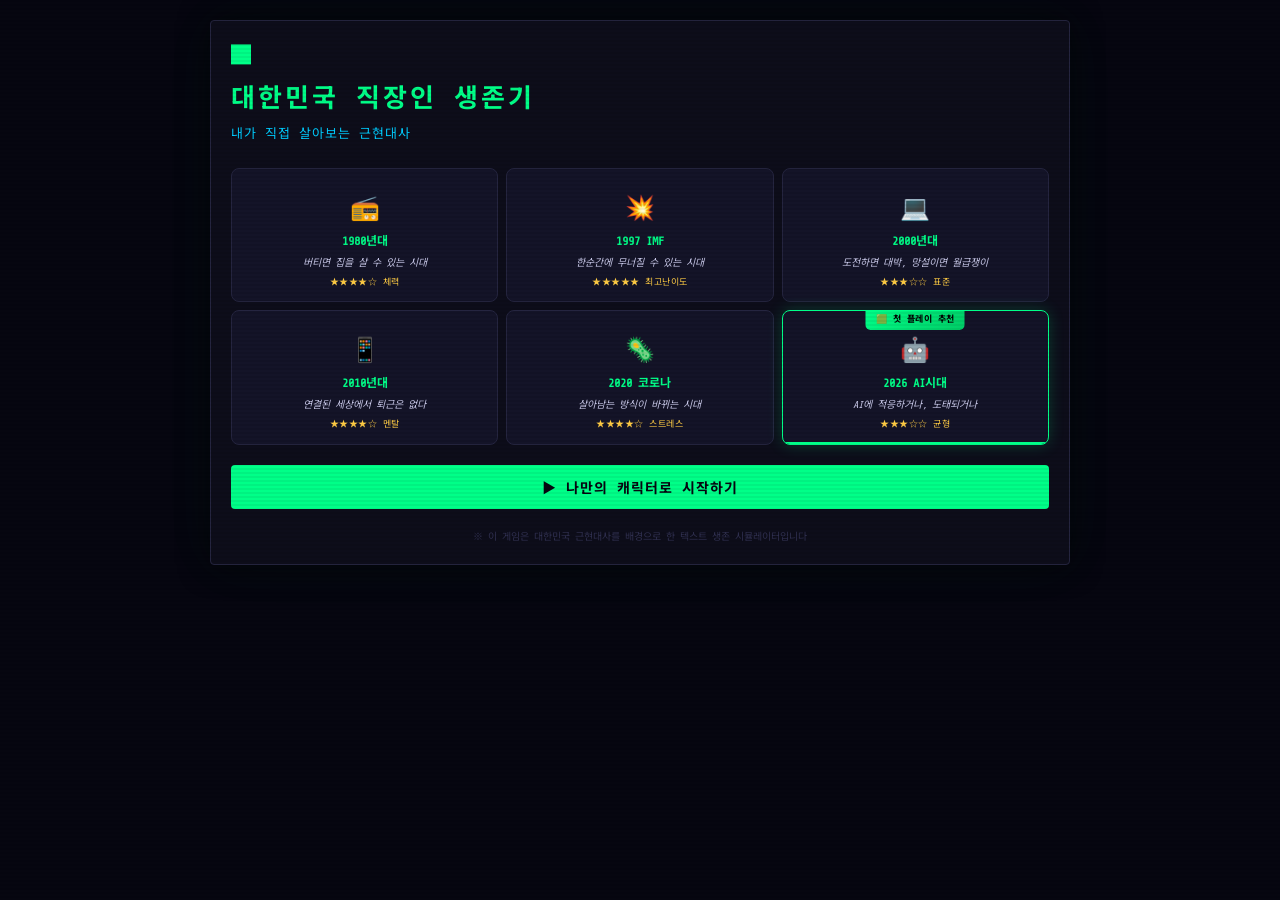
==== index.html @ e2c94dff "Initial commit: life simulator game" ====
<!DOCTYPE html>
<html lang="ko">
<head>
  <meta charset="UTF-8"/>
  <meta name="viewport" content="width=device-width,initial-scale=1.0"/>
  <title>대한민국 직장인 생존기</title>
  <link href="https://fonts.googleapis.com/css2?family=Share+Tech+Mono&family=Noto+Sans+KR:wght@300;400;700&display=swap" rel="stylesheet"/>
  <link rel="stylesheet" href="css/style.css"/>
</head>
<body class="era-2026">
<div id="app">

  <!-- ★ 타이틀 -->
  <div id="screen-title" class="screen active">
    <div class="center-wrap">
      <div class="terminal-box">
        <div class="blink-top">█</div>
        <div class="title-badge">대한민국 직장인 생존기</div>
        <div class="title-sub-main">내가 직접 살아보는 근현대사</div>

        <div class="title-era-grid">
          <div class="title-era-card" data-era="1980">
            <div class="tec-icon">📻</div>
            <div class="tec-year">1980년대</div>
            <div class="tec-fate">버티면 집을 살 수 있는 시대</div>
            <div class="tec-diff">★★★★☆ 체력</div>
          </div>
          <div class="title-era-card" data-era="1997">
            <div class="tec-icon">💥</div>
            <div class="tec-year">1997 IMF</div>
            <div class="tec-fate">한순간에 무너질 수 있는 시대</div>
            <div class="tec-diff">★★★★★ 최고난이도</div>
          </div>
          <div class="title-era-card" data-era="2000">
            <div class="tec-icon">💻</div>
            <div class="tec-year">2000년대</div>
            <div class="tec-fate">도전하면 대박, 망설이면 월급쟁이</div>
            <div class="tec-diff">★★★☆☆ 표준</div>
          </div>
          <div class="title-era-card" data-era="2010">
            <div class="tec-icon">📱</div>
            <div class="tec-year">2010년대</div>
            <div class="tec-fate">연결된 세상에서 퇴근은 없다</div>
            <div class="tec-diff">★★★★☆ 멘탈</div>
          </div>
          <div class="title-era-card" data-era="2020">
            <div class="tec-icon">🦠</div>
            <div class="tec-year">2020 코로나</div>
            <div class="tec-fate">살아남는 방식이 바뀌는 시대</div>
            <div class="tec-diff">★★★★☆ 스트레스</div>
          </div>
          <div class="title-era-card rec" data-era="2026">
            <div class="tec-rec-badge">🟩 첫 플레이 추천</div>
            <div class="tec-icon">🤖</div>
            <div class="tec-year">2026 AI시대</div>
            <div class="tec-fate">AI에 적응하거나, 도태되거나</div>
            <div class="tec-diff">★★★☆☆ 균형</div>
          </div>
        </div>

        <button class="btn-main" onclick="goToProfile()">▶ 나만의 캐릭터로 시작하기</button>
        <div class="title-footer">※ 이 게임은 대한민국 근현대사를 배경으로 한 텍스트 생존 시뮬레이터입니다</div>
      </div>
    </div>
  </div>

  <!-- ★ 프로필 입력 (나이 + 성별) -->
  <div id="screen-profile" class="screen">
    <div class="center-wrap">
      <div class="terminal-box">
        <div class="sec-header">[ 당신은 누구입니까? ]</div>

        <!-- 성별 선택 -->
        <div class="profile-section">
          <div class="profile-label">01. 성별을 선택하세요</div>
          <div class="gender-row">
            <button class="gender-btn" id="btn-male" onclick="selectGender('male')">
              <span class="gender-icon">👨</span>
              <span class="gender-txt">남성</span>
            </button>
            <button class="gender-btn" id="btn-female" onclick="selectGender('female')">
              <span class="gender-icon">👩</span>
              <span class="gender-txt">여성</span>
            </button>
          </div>
        </div>

        <!-- 나이 입력 -->
        <div class="profile-section">
          <div class="profile-label">02. 현재 나이를 입력하세요 <span class="profile-label-sub">(선택 — 비우면 직접 시대를 고릅니다)</span></div>
          <div class="age-input-wrap">
            <input type="number" id="age-input" class="age-input" min="15" max="80"
              placeholder="예) 25" oninput="onAgeInput(this.value)"
              onkeydown="if(event.key==='Enter'){ var ab=document.getElementById('btn-auto-era'); if(ab.style.display!=='none') confirmProfileAndAuto(); else confirmProfileAndPick(); }"/>
            <span class="age-unit">세</span>
          </div>
          <!-- 나이 입력 시 자동 추천 결과 -->
          <div id="age-recommend-box" class="age-recommend-box" style="display:none"></div>
        </div>

        <!-- 이름 입력 -->
        <div class="profile-section">
          <div class="profile-label">03. 이름 (닉네임) <span class="profile-label-sub">(선택)</span></div>
          <div class="age-input-wrap">
            <input type="text" id="name-input" class="age-input name-input" maxlength="8"
              placeholder="예) 김철수" style="width:160px"/>
          </div>
        </div>

        <!-- 액션 버튼 -->
        <div class="profile-actions">
          <button class="btn-main" id="btn-auto-era" onclick="confirmProfileAndAuto()" style="display:none">
            🎯 추천 시대로 바로 시작!
          </button>
          <button class="btn-sub" id="btn-pick-era" onclick="confirmProfileAndPick()">
            🗂 내가 시대를 직접 고를게요
          </button>
        </div>

        <div class="profile-back" onclick="showScreen('title')">← 타이틀로 돌아가기</div>
      </div>
    </div>
  </div>

  <!-- ★ 시대 선택 -->
  <div id="screen-era" class="screen">
    <div class="center-wrap">
      <div class="terminal-box">
        <div class="sec-header">[ 시대 선택 ]</div>
        <div class="era-select-intro">
          어느 시대를 살아가겠습니까?<br>
          <span style="font-size:11px;color:var(--dim)">선택 = 고민 = 몰입 — 당신의 인생이 달라집니다</span>
        </div>
        <div class="era-select-hint">👆 카드를 클릭하면 <strong>상세 정보</strong> &amp; <strong>예상 인생</strong>이 펼쳐집니다</div>
        <div id="era-list" class="era-select-list"></div>
      </div>
    </div>
  </div>

  <!-- ★ 캐릭터 생성 -->
  <div id="screen-create" class="screen">
    <div class="center-wrap">
      <div class="terminal-box">
        <div class="sec-header" id="create-era-badge">[ 캐릭터 생성 ]</div>
        <div id="create-log" class="game-log" style="max-height:52vh;flex:1;min-height:0;"></div>
        <div id="create-choices" class="choices-area" style="max-height:38vh;overflow-y:auto;"></div>
      </div>
    </div>
  </div>

  <!-- ★ 메인 게임 -->
  <div id="screen-game" class="screen">
    <div class="game-layout">

      <!-- 왼쪽: 메인 -->
      <div class="main-panel terminal-box">
        <div class="game-topbar">
          <span class="era-chip" id="game-era-chip">2026</span>
          <span class="loc-chip" id="game-loc">집 — 침실</span>
        </div>
        <div id="game-log" class="game-log"></div>
        <div id="game-choices" class="choices-area"></div>
      </div>

      <!-- 오른쪽: 사이드 -->
      <div class="side-col">

        <!-- 플레이어 정보 -->
        <div class="side-card side-player-card">
          <div id="side-player-info" class="side-player-info">👤 —</div>
          <div class="side-time" id="side-time">06:30</div>
          <div class="side-date" id="side-date">—</div>
        </div>

        <div class="side-card">
          <div class="side-card-title">[ 상태 ]</div>
          <div class="stat-row"><span class="stat-lbl">체력</span>
            <div class="bar-wrap"><div class="bar-fill bar-green" id="bar-stamina" style="width:100%"></div></div>
            <span class="stat-num" id="num-stamina">100</span></div>
          <div class="stat-row"><span class="stat-lbl">스트레스</span>
            <div class="bar-wrap"><div class="bar-fill bar-yellow" id="bar-stress" style="width:0%"></div></div>
            <span class="stat-num" id="num-stress">0</span></div>
          <div class="stat-row"><span class="stat-lbl">멘탈</span>
            <div class="bar-wrap"><div class="bar-fill bar-blue" id="bar-mental" style="width:100%"></div></div>
            <span class="stat-num" id="num-mental">100</span></div>
        </div>

        <div class="side-card">
          <div class="side-card-title">[ 재정 ]</div>
          <div class="money-line income"><span>수입</span><span id="s-income">0원</span></div>
          <div class="money-line expense"><span>지출</span><span id="s-expense">0원</span></div>
          <div class="money-line net"><span>순수익</span><span id="s-net">0원</span></div>
          <div class="money-line" style="margin-top:4px;color:var(--dim);font-size:10px">
            <span>이번달 물가</span><span id="s-era-price">—</span>
          </div>
        </div>

        <div class="side-card" id="side-family">
          <div class="side-card-title">[ 가족 ]</div>
          <div id="family-stats">
            <div style="color:var(--dim);font-size:11px">솔로</div>
          </div>
        </div>

        <div class="side-card">
          <div class="side-card-title">[ 집안일 ]</div>
          <div id="side-chores"><div style="color:var(--dim);font-size:11px">없음</div></div>
        </div>

        <div class="side-card" id="side-history" style="display:none">
          <div class="side-card-title" style="color:#ff4444">[ ⚡ 역사적 사건 ]</div>
          <div id="history-text" style="font-size:11px;color:#ffaa44;line-height:1.6"></div>
        </div>

      </div>
    </div>
  </div>

  <!-- ★ 엔딩 -->
  <div id="screen-ending" class="screen">
    <div class="center-wrap">
      <div class="terminal-box">
        <div class="sec-header">[ 인생 결산 ]</div>
        <div id="ending-log" class="game-log" style="max-height:28vh;"></div>
        <div id="ending-board" class="score-board"></div>
        <div style="margin-top:12px;display:flex;gap:8px;">
          <button class="btn-main" style="flex:1" onclick="resetGame()">↺ 다시 살아보기</button>
          <button class="btn-sub" style="flex:1" onclick="goToEraSelect()">⏱ 다른 시대 도전</button>
        </div>
      </div>
    </div>
  </div>

</div>
<script src="js/eras.js"></script>
<script src="js/events.js"></script>
<script src="js/game.js"></script>
</body>
</html>
---- css/style.css ----
/* =============================================
   대한민국 직장인 생존기 — 스타일 v3.0
   ============================================= */

:root {
  --bg:       #0a0a0f;
  --surface:  #111118;
  --surface2: #1a1a25;
  --border:   #2a2a40;
  --primary:  #00ff88;
  --accent:   #00ccff;
  --dim:      #4a4a6a;
  --text:     #d0d0e0;
  --bad:      #ff4444;
  --money:    #ffcc44;
  --history:  #ff8833;
  --family:   #ff6699;
  --inner:    #8888cc;
  --npc:      #88ddff;
}

/* ── 시대별 테마 ─────────────────────── */
.era-1980 {
  --bg:       #0f0800;
  --surface:  #1a1000;
  --surface2: #221500;
  --border:   #3a2800;
  --primary:  #ffcc00;
  --accent:   #ff8800;
  --dim:      #5a4000;
  --text:     #ffe0a0;
}
.era-1997 {
  --bg:       #0a0005;
  --surface:  #150008;
  --surface2: #1e0010;
  --border:   #350020;
  --primary:  #ff3366;
  --accent:   #ff6699;
  --dim:      #550020;
  --text:     #ffd0dd;
}
.era-2000 {
  --bg:       #000510;
  --surface:  #000a1e;
  --surface2: #001030;
  --border:   #002040;
  --primary:  #0099ff;
  --accent:   #00ddff;
  --dim:      #003060;
  --text:     #c0e8ff;
}
.era-2010 {
  --bg:       #050010;
  --surface:  #0a0018;
  --surface2: #110022;
  --border:   #220040;
  --primary:  #aa44ff;
  --accent:   #dd88ff;
  --dim:      #330055;
  --text:     #e0c8ff;
}
.era-2020 {
  --bg:       #000a05;
  --surface:  #001008;
  --surface2: #001a0d;
  --border:   #003018;
  --primary:  #00ff66;
  --accent:   #88ffaa;
  --dim:      #005020;
  --text:     #c0ffd8;
}
.era-2026 {
  --bg:       #060610;
  --surface:  #0d0d1a;
  --surface2: #141428;
  --border:   #252540;
  --primary:  #00ff88;
  --accent:   #00ccff;
  --dim:      #303050;
  --text:     #c8c8e8;
}

/* ── 전역 초기화 ─────────────────────── */
*, *::before, *::after { box-sizing: border-box; margin: 0; padding: 0; }

html, body {
  height: 100%;
  background: var(--bg);
  color: var(--text);
  font-family: 'Share Tech Mono', 'Noto Sans KR', monospace;
  font-size: 13px;
  line-height: 1.5;
  overflow: hidden;
}

/* CRT 스캔라인 */
body::after {
  content: '';
  position: fixed; inset: 0;
  background: repeating-linear-gradient(
    0deg,
    transparent,
    transparent 2px,
    rgba(0,0,0,.05) 2px,
    rgba(0,0,0,.05) 4px
  );
  pointer-events: none;
  z-index: 9999;
}

/* ── 화면 전환 ──────────────────────── */
#app { width: 100%; height: 100%; }

.screen {
  display: none;
  width: 100%;
  height: 100%;
  overflow-y: auto;
}
.screen.active { display: flex; flex-direction: column; }

/* ── 공통 컴포넌트 ───────────────────── */
.center-wrap {
  display: flex;
  align-items: flex-start;
  justify-content: center;
  padding: 20px 16px;
  min-height: 100%;
}

.terminal-box {
  background: var(--surface);
  border: 1px solid var(--border);
  border-radius: 4px;
  padding: 20px;
  width: 100%;
  max-width: 860px;
  box-shadow: 0 0 30px rgba(0,0,0,.6), 0 0 60px rgba(0,255,136,.04);
}

.sec-header {
  font-size: 16px;
  color: var(--primary);
  letter-spacing: 2px;
  margin-bottom: 16px;
  text-transform: uppercase;
  border-bottom: 1px solid var(--border);
  padding-bottom: 8px;
}

/* ── 타이틀 화면 ─────────────────────── */
.blink-top {
  color: var(--primary);
  font-size: 20px;
  animation: blink 1s infinite;
  margin-bottom: 8px;
}
@keyframes blink { 0%,100%{opacity:1} 50%{opacity:0} }

.title-badge {
  font-size: 26px;
  color: var(--primary);
  letter-spacing: 3px;
  margin-bottom: 6px;
  font-weight: 700;
}
.title-sub-main {
  font-size: 13px;
  color: var(--accent);
  letter-spacing: 1px;
  margin-bottom: 24px;
}
.title-footer {
  font-size: 10px;
  color: var(--dim);
  margin-top: 20px;
  text-align: center;
}

/* 타이틀 시대 카드 */
.era-preview-grid {
  display: grid;
  grid-template-columns: repeat(3, 1fr);
  gap: 10px;
  margin-bottom: 24px;
}
@media (max-width: 600px) {
  .era-preview-grid { grid-template-columns: repeat(2, 1fr); }
}
.era-card {
  background: var(--surface2);
  border: 1px solid var(--border);
  border-radius: 4px;
  padding: 12px 10px;
  text-align: center;
  transition: border-color .2s;
}
.era-card:hover { border-color: var(--primary); }
.era-card.highlight { border-color: var(--accent); }
.era-icon { font-size: 24px; margin-bottom: 4px; }
.era-year { font-size: 12px; color: var(--primary); font-weight: 700; }
.era-desc { font-size: 10px; color: var(--dim); margin-top: 4px; line-height: 1.6; }

/* 버튼 */
.btn-main {
  display: block;
  width: 100%;
  padding: 12px;
  background: var(--primary);
  color: var(--bg);
  border: none;
  border-radius: 4px;
  font-family: inherit;
  font-size: 14px;
  font-weight: 700;
  cursor: pointer;
  letter-spacing: 1px;
  transition: opacity .2s;
}
.btn-main:hover { opacity: .85; }

.btn-sub {
  display: block;
  width: 100%;
  padding: 12px;
  background: transparent;
  color: var(--primary);
  border: 1px solid var(--primary);
  border-radius: 4px;
  font-family: inherit;
  font-size: 14px;
  cursor: pointer;
  transition: background .2s;
}
.btn-sub:hover { background: rgba(0,255,136,.08); }

/* ── 타이틀 시대 카드 그리드 (개편) ─────── */
.title-era-grid {
  display: grid;
  grid-template-columns: repeat(3, 1fr);
  gap: 8px;
  margin-bottom: 20px;
}
@media (max-width: 600px) { .title-era-grid { grid-template-columns: repeat(2, 1fr); } }

.title-era-card {
  position: relative;
  background: var(--surface2);
  border: 1px solid var(--border);
  border-radius: 8px;
  padding: 14px 10px 12px;
  text-align: center;
  cursor: default;
  transition: border-color .2s, transform .15s, box-shadow .2s;
  overflow: hidden;
}
.title-era-card::after {
  content: '';
  position: absolute;
  bottom: 0; left: 0; right: 0;
  height: 2px;
  background: var(--primary);
  opacity: 0;
  transition: opacity .3s;
}
.title-era-card:hover::after { opacity: .5; }
.title-era-card.rec {
  border-color: var(--primary);
  box-shadow: 0 0 16px rgba(0,255,136,.2);
}
.title-era-card.rec::after { opacity: 1; animation: shimmer 2s infinite; }
@keyframes shimmer {
  0%   { background-position: -100% 0; }
  100% { background-position: 200% 0; }
}
.tec-rec-badge {
  position: absolute;
  top: -1px; left: 50%; transform: translateX(-50%);
  background: linear-gradient(135deg, var(--primary), #00cc66);
  color: #000;
  font-size: 9px;
  font-weight: 700;
  padding: 3px 10px;
  border-radius: 0 0 5px 5px;
  white-space: nowrap;
  letter-spacing: .5px;
}
.tec-icon  { font-size: 24px; margin: 8px 0 5px; }
.tec-year  { font-size: 12px; color: var(--primary); font-weight: 700; margin-bottom: 5px; }
.tec-fate  { font-size: 10px; color: var(--text); line-height: 1.6; margin-bottom: 5px; font-style: italic; }
.tec-diff  { font-size: 9px; color: var(--money); letter-spacing: .5px; }

/* ── 시대 선택 화면 ──────────────────── */
.era-select-intro {
  font-size: 13px;
  color: var(--text);
  margin-bottom: 16px;
  line-height: 2;
}

.era-select-list { display: flex; flex-direction: column; gap: 8px; }

/* ── 새 시대 카드 (클릭 프리뷰) ─────────── */
.esb-card {
  position: relative;
  background: var(--surface2);
  border: 1px solid var(--border);
  border-radius: 6px;
  padding: 14px 16px;
  cursor: pointer;
  font-family: inherit;
  color: var(--text);
  font-size: 12px;
  text-align: left;
  transition: border-color .2s, background .15s, box-shadow .2s;
}
.esb-card:hover {
  border-color: var(--primary);
  background: rgba(0,255,136,.03);
}
.esb-card.esb-recommend {
  border-color: var(--primary);
  box-shadow: 0 0 16px rgba(0,255,136,.12);
}
.esb-card.esb-active {
  border-color: var(--accent);
  background: rgba(0,204,255,.04);
  box-shadow: 0 0 20px rgba(0,204,255,.15);
}

/* 추천 뱃지 */
.esb-rec-badge {
  display: inline-flex;
  align-items: center;
  gap: 4px;
  background: linear-gradient(135deg, var(--primary), #00cc66);
  color: #000;
  font-size: 10px;
  font-weight: 700;
  padding: 4px 12px;
  border-radius: 4px;
  margin-bottom: 12px;
  letter-spacing: .5px;
  box-shadow: 0 2px 8px rgba(0,255,136,.3);
  animation: badgePulse 2.5s infinite;
}
@keyframes badgePulse {
  0%,100% { box-shadow: 0 2px 8px rgba(0,255,136,.3); }
  50%      { box-shadow: 0 2px 16px rgba(0,255,136,.6); }
}

/* 카드 상단 레이아웃 */
.esb-top {
  display: flex;
  align-items: flex-start;
  gap: 12px;
  margin-bottom: 8px;
}
.esb-icon { font-size: 30px; flex-shrink: 0; line-height: 1; margin-top: 2px; }
.esb-meta { flex: 1; }
.esb-year    { font-size: 16px; color: var(--primary); font-weight: 700; margin-bottom: 2px; }
.esb-title   { font-size: 12px; color: var(--accent); margin-bottom: 2px; }
.esb-tagline { font-size: 11px; color: var(--dim); }

/* 한 줄 운명 */
.esb-fate {
  font-size: 13px;
  color: var(--primary);
  font-weight: 700;
  padding: 8px 12px;
  background: rgba(0,255,136,.06);
  border-left: 3px solid var(--primary);
  border-radius: 0 6px 6px 0;
  margin-bottom: 10px;
  line-height: 1.6;
  letter-spacing: .2px;
  position: relative;
}
.esb-fate::before {
  content: '👉 ';
  font-size: 12px;
}

/* 난이도 + 경제 태그 행 */
.esb-info-row {
  display: flex;
  align-items: center;
  justify-content: space-between;
  flex-wrap: wrap;
  gap: 6px;
  margin-bottom: 6px;
  padding: 6px 8px;
  background: rgba(255,255,255,.02);
  border-radius: 4px;
  border: 1px solid var(--border);
}
/* 난이도 그리드 */
.esb-diff-grid {
  display: flex;
  align-items: center;
  gap: 8px;
  flex-wrap: wrap;
}
.esb-diff-row {
  display: inline-flex;
  align-items: center;
  gap: 3px;
  font-size: 11px;
}
.esb-diff-icon { font-size: 11px; }
.esb-diff-key  { color: var(--dim); font-size: 10px; min-width: 22px; }
.esb-diff-bar  { letter-spacing: 1px; font-size: 11px; }
.esb-diff-label-chip {
  font-size: 9px;
  font-weight: 700;
  padding: 2px 7px;
  border-radius: 10px;
  letter-spacing: .3px;
  border: 1px solid currentColor;
}
.esb-diff-label-chip.diff-hard   { color: #ff4444; background: rgba(255,68,68,.1); }
.esb-diff-label-chip.diff-medium { color: var(--money); background: rgba(255,204,68,.1); }
.esb-diff-label-chip.diff-easy   { color: #44ff88; background: rgba(68,255,136,.1); }

.esb-years { font-size: 10px; color: var(--dim); font-weight: 400; margin-left: 4px; }
.esb-econ-tags { display: flex; flex-wrap: wrap; gap: 4px; }

.era-econ-tag {
  background: rgba(0,255,136,.08);
  border: 1px solid rgba(0,255,136,.18);
  border-radius: 3px;
  padding: 1px 6px;
  font-size: 10px;
  color: var(--primary);
}

/* 클릭 힌트 */
.esb-click-hint {
  font-size: 10px;
  color: var(--dim);
  text-align: center;
  margin-top: 6px;
  letter-spacing: .5px;
  opacity: .7;
  transition: opacity .2s;
}
.esb-card:hover .esb-click-hint {
  opacity: 1;
  color: var(--accent);
}

/* 시작 버튼 */
.esb-start-btn {
  display: none;
  width: 100%;
  margin-top: 14px;
  padding: 12px;
  background: linear-gradient(135deg, var(--primary), var(--accent));
  color: #000;
  border: none;
  border-radius: 6px;
  font-family: inherit;
  font-size: 14px;
  font-weight: 700;
  cursor: pointer;
  letter-spacing: 1px;
  transition: opacity .15s, transform .1s;
  box-shadow: 0 4px 16px rgba(0,255,136,.25);
}
.esb-start-btn:hover { opacity: .9; transform: translateY(-1px); }
.esb-start-btn:active { transform: translateY(0); }
.esb-card.esb-active .esb-start-btn { display: block; }
.esb-card.esb-active .esb-click-hint { display: none; }

/* 프리뷰 영역 */
.esb-preview {
  overflow: hidden;
  max-height: 0;
  transition: max-height .4s ease;
}

.prev-divider {
  border-top: 1px dashed var(--border);
  margin: 12px 0 10px;
}
.prev-section-title {
  font-size: 12px;
  color: var(--accent);
  letter-spacing: 2px;
  font-weight: 700;
  margin-bottom: 12px;
  text-transform: uppercase;
}

/* 상황 라인 */
.prev-lines { margin-bottom: 14px; }
.prev-line {
  font-size: 13px;
  color: var(--text);
  line-height: 1.8;
  padding: 3px 0 3px 8px;
  border-left: 2px solid transparent;
}
.prev-line.prev-line-anim {
  animation: prevLineFadeIn .3s ease forwards;
  border-left-color: var(--primary);
  opacity: 0;
  animation-fill-mode: forwards;
}
@keyframes prevLineFadeIn {
  from { opacity: 0; transform: translateX(-6px); }
  to   { opacity: 1; transform: translateX(0); }
}
.prev-bullet {
  color: var(--primary);
  margin-right: 6px;
  font-size: 11px;
}

/* 인생 예측 블록 */
.prev-life-block {
  background: rgba(0,204,255,.04);
  border: 1px solid rgba(0,204,255,.15);
  border-radius: 6px;
  padding: 10px 12px;
  margin-bottom: 12px;
}
.prev-life-title {
  font-size: 11px;
  color: var(--primary);
  font-weight: 700;
  margin-bottom: 8px;
  letter-spacing: .5px;
}
.prev-lifes { }
.prev-life {
  font-size: 12px;
  color: var(--accent);
  line-height: 2;
  padding: 1px 0;
}
.prev-life.prev-life-anim {
  animation: prevLineFadeIn .3s ease forwards;
  opacity: 0;
  animation-fill-mode: forwards;
}

/* 경제 정보 & 설명 */
.prev-bottom {}
.prev-econ-row {
  display: flex;
  flex-wrap: wrap;
  gap: 5px;
  margin-bottom: 10px;
}
.prev-desc {
  font-size: 11px;
  color: var(--dim);
  line-height: 1.9;
  border-top: 1px solid var(--border);
  padding-top: 10px;
}

/* ── 캐릭터 생성 화면 ─────────────────── */
#screen-create .terminal-box {
  display: flex;
  flex-direction: column;
  height: calc(100vh - 40px);
  max-height: 800px;
}

.game-log {
  flex: 1;
  overflow-y: auto;
  padding: 4px 0;
  scrollbar-width: thin;
  scrollbar-color: var(--border) transparent;
}
.game-log::-webkit-scrollbar { width: 5px; }
.game-log::-webkit-scrollbar-track { background: transparent; }
.game-log::-webkit-scrollbar-thumb { background: var(--border); border-radius: 3px; }

.choices-area {
  flex-shrink: 0;
  padding-top: 12px;
  border-top: 1px solid var(--border);
  display: flex;
  flex-direction: column;
  gap: 6px;
  max-height: 45vh;
  overflow-y: auto;
}

.choice-grid {
  display: grid;
  grid-template-columns: repeat(2, 1fr);
  gap: 6px;
}
@media (max-width: 500px) { .choice-grid { grid-template-columns: 1fr; } }

.btn-choice {
  display: block;
  width: 100%;
  padding: 10px 12px;
  background: var(--surface2);
  color: var(--text);
  border: 1px solid var(--border);
  border-radius: 3px;
  font-family: inherit;
  font-size: 12px;
  text-align: left;
  cursor: pointer;
  line-height: 1.6;
  transition: border-color .15s, background .15s;
}
.btn-choice:hover { border-color: var(--primary); background: rgba(0,255,136,.05); }
.btn-choice:disabled { cursor: default; }
.btn-choice.t-bad     { border-left: 3px solid var(--bad); }
.btn-choice.t-money   { border-left: 3px solid var(--money); }
.btn-choice.t-family  { border-left: 3px solid var(--family); }
.btn-choice.t-history { border-left: 3px solid var(--history); }

.choice-hdr {
  font-size: 11px;
  color: var(--dim);
  margin-bottom: 6px;
  letter-spacing: 1px;
}

/* ── 로그 라인 타입 ───────────────────── */
.log-line {
  padding: 2px 0;
  line-height: 1.7;
  font-size: 12px;
}
.log-line.system  { color: var(--primary); }
.log-line.story   { color: var(--text); }
.log-line.inner   { color: var(--inner); font-style: italic; }
.log-line.npc     { color: var(--npc); }
.log-line.good    { color: #44ff88; }
.log-line.bad     { color: var(--bad); }
.log-line.money   { color: var(--money); }
.log-line.event   { color: var(--accent); font-weight: 700; }
.log-line.time    { color: var(--dim); font-size: 11px; margin-top: 4px; }
.log-line.history { color: var(--history); font-weight: 700; }
.log-line.relation{ color: var(--family); }
.log-line.divider { border-top: 1px dashed var(--border); margin: 6px 0; }
.log-line.empty   { height: 6px; }

/* ── 메인 게임 화면 ───────────────────── */
#screen-game {
  display: none;
  height: 100%;
}
#screen-game.active {
  display: flex;
  flex-direction: row;
}

.game-layout {
  display: flex;
  gap: 0;
  width: 100%;
  height: 100%;
  overflow: hidden;
}

.main-panel {
  flex: 1;
  display: flex;
  flex-direction: column;
  border-right: 1px solid var(--border);
  border-radius: 0;
  padding: 16px;
  height: 100%;
  overflow: hidden;
  max-width: none;
}

#game-log {
  flex: 1;
  overflow-y: auto;
  min-height: 0;
}

#game-choices {
  flex-shrink: 0;
  border-top: 1px solid var(--border);
  padding-top: 10px;
  max-height: 42vh;
  overflow-y: auto;
}

.game-topbar {
  display: flex;
  gap: 8px;
  align-items: center;
  margin-bottom: 10px;
  flex-shrink: 0;
}
.era-chip {
  background: var(--primary);
  color: var(--bg);
  padding: 3px 10px;
  border-radius: 3px;
  font-size: 11px;
  font-weight: 700;
}
.loc-chip {
  font-size: 11px;
  color: var(--accent);
  flex: 1;
}

/* ── 사이드 패널 ──────────────────────── */
.side-col {
  width: 200px;
  min-width: 180px;
  max-width: 220px;
  flex-shrink: 0;
  overflow-y: auto;
  padding: 10px 8px;
  display: flex;
  flex-direction: column;
  gap: 8px;
  background: var(--surface);
  scrollbar-width: thin;
  scrollbar-color: var(--border) transparent;
}
.side-col::-webkit-scrollbar { width: 4px; }
.side-col::-webkit-scrollbar-thumb { background: var(--border); }

.side-card {
  background: var(--surface2);
  border: 1px solid var(--border);
  border-radius: 4px;
  padding: 10px;
}
.side-card-title {
  font-size: 10px;
  color: var(--primary);
  letter-spacing: 1px;
  margin-bottom: 8px;
}

.side-time {
  font-size: 22px;
  color: var(--primary);
  font-weight: 700;
  text-align: center;
}
.side-date {
  font-size: 10px;
  color: var(--dim);
  text-align: center;
  margin-top: 2px;
}

/* 스탯 바 */
.stat-row {
  display: flex;
  align-items: center;
  gap: 6px;
  margin-bottom: 6px;
}
.stat-lbl {
  font-size: 10px;
  color: var(--dim);
  width: 42px;
  flex-shrink: 0;
}
.stat-num {
  font-size: 10px;
  color: var(--text);
  width: 24px;
  text-align: right;
  flex-shrink: 0;
}
.bar-wrap {
  flex: 1;
  height: 6px;
  background: var(--border);
  border-radius: 3px;
  overflow: hidden;
}
.bar-fill {
  height: 100%;
  border-radius: 3px;
  transition: width .4s ease;
}
.bar-green  { background: #44ff88; }
.bar-yellow { background: #ffcc44; }
.bar-red    { background: #ff4444; box-shadow: 0 0 6px #ff4444; }
.bar-blue   { background: #44aaff; }
.bar-purple { background: #cc88ff; }

/* 재정 */
.money-line {
  display: flex;
  justify-content: space-between;
  font-size: 11px;
  padding: 2px 0;
}
.money-line.income span:last-child { color: #44ff88; }
.money-line.expense span:last-child { color: #ff6644; }
.money-line.net {
  border-top: 1px solid var(--border);
  margin-top: 4px;
  padding-top: 4px;
  font-weight: 700;
}

/* 관계 */
.rel-row {
  display: flex;
  align-items: center;
  gap: 6px;
}
.rel-name {
  font-size: 10px;
  color: var(--dim);
  width: 36px;
  flex-shrink: 0;
}
.rel-hearts {
  font-size: 10px;
  margin: 2px 0 4px;
  letter-spacing: 1px;
}

/* 집안일 */
.chore-item {
  display: flex;
  align-items: center;
  gap: 5px;
  font-size: 11px;
  color: var(--text);
  padding: 2px 0;
}
.chore-item.done { color: var(--dim); text-decoration: line-through; }
.chore-dot {
  width: 6px; height: 6px;
  border-radius: 50%;
  background: var(--border);
  flex-shrink: 0;
}
.chore-dot.done { background: #44ff88; }

/* 역사 패널 */
#side-history {
  border-color: var(--bad);
  animation: history-flash 2s ease;
}
.history-flash { animation: history-flash-anim 2s ease; }
@keyframes history-flash-anim {
  0%   { box-shadow: 0 0 0 rgba(255,68,68,0); }
  50%  { box-shadow: 0 0 20px rgba(255,68,68,.6); }
  100% { box-shadow: 0 0 0 rgba(255,68,68,0); }
}

/* ── 엔딩 화면 ───────────────────────── */
.score-board {
  font-size: 12px;
  margin-top: 12px;
  line-height: 1.8;
}
.score-title {
  font-size: 14px;
  color: var(--primary);
  text-align: center;
  margin-bottom: 12px;
  letter-spacing: 1px;
}
.score-sec {
  color: var(--accent);
  font-size: 11px;
  letter-spacing: 1px;
  margin-top: 10px;
  margin-bottom: 4px;
  border-bottom: 1px solid var(--border);
  padding-bottom: 3px;
}
.score-row {
  display: flex;
  justify-content: space-between;
  font-size: 11px;
  padding: 2px 0;
  color: var(--text);
}
.score-row.hl { font-weight: 700; }

.ending-rank-wrap {
  margin-top: 16px;
  text-align: center;
  padding: 16px;
  background: var(--surface2);
  border: 1px solid var(--border);
  border-radius: 4px;
}
.ending-grade-badge {
  display: inline-block;
  font-size: 32px;
  font-weight: 900;
  width: 60px; height: 60px;
  line-height: 60px;
  border-radius: 50%;
  color: var(--bg);
  margin-bottom: 8px;
  box-shadow: 0 0 20px rgba(0,0,0,.5);
}
.ending-score-num {
  font-size: 24px;
  font-weight: 700;
  margin-bottom: 4px;
}
.ending-grade {
  font-size: 16px;
  font-weight: 700;
  margin-bottom: 8px;
}
.ending-msg {
  font-size: 12px;
  color: var(--dim);
  line-height: 1.8;
  max-width: 500px;
  margin: 0 auto;
}

/* ── 반응형 ──────────────────────────── */
@media (max-width: 700px) {
  .side-col { display: none; }
  .main-panel { border-right: none; }
}

@media (max-width: 480px) {
  .terminal-box { padding: 14px 10px; }
  .title-badge { font-size: 18px; }
  .title-era-grid { grid-template-columns: 1fr 1fr; }
  .tec-icon { font-size: 18px; }
  .esb-icon { font-size: 24px; }
  .esb-year { font-size: 14px; }
}

/* ── 클릭 힌트 펄스 ─────────────────── */
@keyframes hint-pulse {
  0%   { opacity: .5; }
  50%  { opacity: 1; }
  100% { opacity: .5; }
}
.esb-click-hint {
  font-size: 10px;
  color: var(--dim);
  text-align: center;
  margin-top: 6px;
  animation: hint-pulse 2.5s infinite;
  letter-spacing: 1px;
}

/* ── 시대선택 hint bar ───────────────── */
.era-select-hint {
  font-size: 11px;
  color: var(--accent);
  text-align: center;
  padding: 7px 12px;
  background: rgba(0,204,255,.05);
  border: 1px dashed rgba(0,204,255,.25);
  border-radius: 5px;
  margin-bottom: 14px;
  letter-spacing: .5px;
  animation: hintBlink 3s ease-in-out infinite;
}
@keyframes hintBlink {
  0%,100% { opacity: .8; }
  50%      { opacity: 1; }
}

/* 난이도 컬러 */
.diff-hard   { color: #ff4444; }
.diff-medium { color: var(--money); }
.diff-easy   { color: #44ff88; }

/* ══════════════════════════════════════
   ★ 프로필 입력 화면 (나이 + 성별)
   ══════════════════════════════════════ */

#screen-profile .terminal-box {
  max-width: 520px;
}

.profile-section {
  margin-bottom: 24px;
  padding-bottom: 20px;
  border-bottom: 1px solid var(--border);
}
.profile-section:last-of-type {
  border-bottom: none;
}

.profile-label {
  font-size: 13px;
  color: var(--primary);
  font-weight: 700;
  margin-bottom: 12px;
  letter-spacing: .5px;
}
.profile-label-sub {
  font-size: 10px;
  color: var(--dim);
  font-weight: 400;
  letter-spacing: 0;
}

/* 성별 버튼 */
.gender-row {
  display: flex;
  gap: 12px;
}

.gender-btn {
  flex: 1;
  display: flex;
  flex-direction: column;
  align-items: center;
  gap: 8px;
  padding: 18px 10px;
  background: var(--surface2);
  border: 2px solid var(--border);
  border-radius: 10px;
  cursor: pointer;
  font-family: inherit;
  color: var(--text);
  transition: border-color .2s, background .2s, transform .15s, box-shadow .2s;
}
.gender-btn:hover {
  border-color: var(--primary);
  background: rgba(0,255,136,.05);
  transform: translateY(-2px);
}
.gender-btn.selected {
  border-color: var(--primary);
  background: rgba(0,255,136,.1);
  box-shadow: 0 0 20px rgba(0,255,136,.25);
  transform: translateY(-2px);
}
.gender-icon {
  font-size: 36px;
  line-height: 1;
  transition: transform .2s;
}
.gender-btn.selected .gender-icon {
  transform: scale(1.15);
}
.gender-txt {
  font-size: 14px;
  font-weight: 700;
  color: var(--text);
  letter-spacing: 1px;
}
.gender-btn.selected .gender-txt {
  color: var(--primary);
}

/* 나이 입력 */
.age-input-wrap {
  display: flex;
  align-items: center;
  gap: 10px;
}

.age-input {
  background: var(--surface2);
  border: 2px solid var(--border);
  border-radius: 6px;
  padding: 10px 14px;
  color: var(--primary);
  font-family: inherit;
  font-size: 20px;
  font-weight: 700;
  width: 100px;
  text-align: center;
  outline: none;
  transition: border-color .2s, box-shadow .2s;
  -moz-appearance: textfield;
}
.age-input::-webkit-inner-spin-button,
.age-input::-webkit-outer-spin-button { -webkit-appearance: none; }
.age-input:focus {
  border-color: var(--primary);
  box-shadow: 0 0 12px rgba(0,255,136,.2);
}
.age-input.name-input {
  font-size: 15px;
  width: 160px;
  text-align: left;
}

.age-unit {
  font-size: 16px;
  color: var(--dim);
}

/* 나이 추천 결과 박스 */
.age-recommend-box {
  margin-top: 14px;
  background: rgba(0,255,136,.05);
  border: 1px solid rgba(0,255,136,.2);
  border-radius: 8px;
  padding: 12px 14px;
  animation: fadeSlideIn .35s ease;
}
@keyframes fadeSlideIn {
  from { opacity: 0; transform: translateY(-8px); }
  to   { opacity: 1; transform: translateY(0); }
}
.age-rec-header {
  font-size: 11px;
  color: var(--primary);
  font-weight: 700;
  letter-spacing: .5px;
  margin-bottom: 10px;
}
.age-rec-card {
  display: flex;
  align-items: center;
  gap: 12px;
}
.age-rec-icon {
  font-size: 28px;
  flex-shrink: 0;
}
.age-rec-info {
  flex: 1;
}
.age-rec-name {
  font-size: 14px;
  color: var(--primary);
  font-weight: 700;
  margin-bottom: 3px;
}
.age-rec-fate {
  font-size: 11px;
  color: var(--accent);
  margin-bottom: 4px;
  font-style: italic;
}
.age-rec-reason {
  font-size: 11px;
  color: var(--dim);
  line-height: 1.5;
}

/* 액션 버튼 */
.profile-actions {
  display: flex;
  flex-direction: column;
  gap: 10px;
  margin-bottom: 14px;
}

#btn-auto-era {
  animation: pulseBorder 1.5s infinite;
}
@keyframes pulseBorder {
  0%,100% { box-shadow: 0 0 0 0 rgba(0,255,136,.4); }
  50%      { box-shadow: 0 0 0 6px rgba(0,255,136,0); }
}

.profile-back {
  font-size: 11px;
  color: var(--dim);
  cursor: pointer;
  text-align: center;
  padding: 6px;
  transition: color .2s;
}
.profile-back:hover { color: var(--accent); }

/* 에러 메시지 */
.profile-error-msg {
  color: #ff4444;
  font-size: 12px;
  text-align: center;
  padding: 8px;
  margin-bottom: 10px;
  background: rgba(255,68,68,.08);
  border-radius: 4px;
  border: 1px solid rgba(255,68,68,.25);
  animation: fadeSlideIn .2s ease;
}

/* ── 사이드패널 플레이어 정보 ──── */
.side-player-card {
  background: rgba(0,255,136,.04);
  border-color: rgba(0,255,136,.15);
}
.side-player-info {
  font-size: 12px;
  color: var(--primary);
  font-weight: 700;
  margin-bottom: 6px;
  letter-spacing: .5px;
}
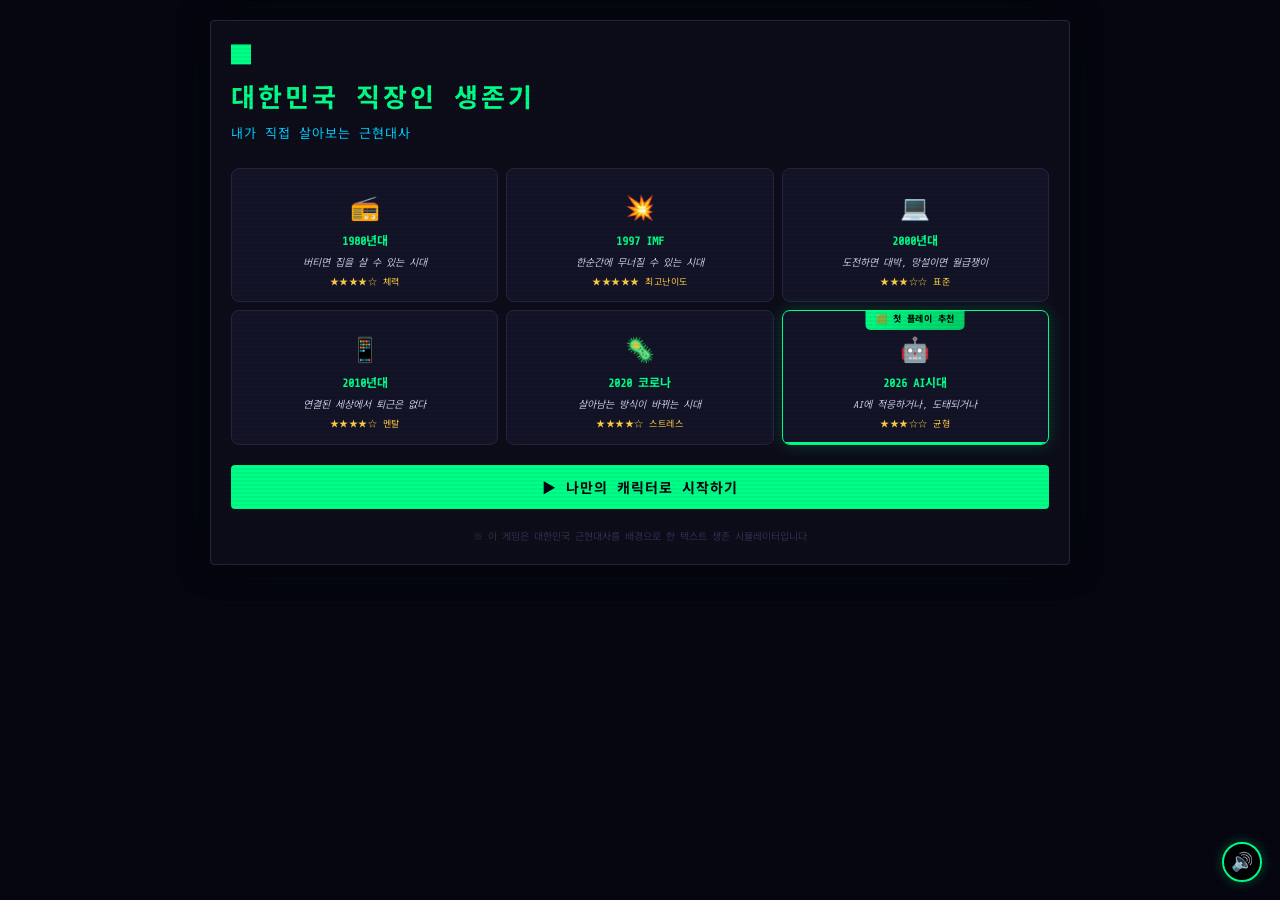
==== commit b2ccb780: "feat: 효과음 시스템 추가 (Web Audio API 기반)" ====
--- a/index.html
+++ b/index.html
@@ -58,7 +58,7 @@
           </div>
         </div>
 
-        <button class="btn-main" onclick="goToProfile()">▶ 나만의 캐릭터로 시작하기</button>
+        <button class="btn-main" onclick="if(typeof SFX!=='undefined')SFX.play('click'); goToProfile()">▶ 나만의 캐릭터로 시작하기</button>
         <div class="title-footer">※ 이 게임은 대한민국 근현대사를 배경으로 한 텍스트 생존 시뮬레이터입니다</div>
       </div>
     </div>
@@ -117,7 +117,7 @@
           </button>
         </div>
 
-        <div class="profile-back" onclick="showScreen('title')">← 타이틀로 돌아가기</div>
+        <div class="profile-back" onclick="if(typeof SFX!=='undefined')SFX.play('click'); showScreen('title')">← 타이틀로 돌아가기</div>
       </div>
     </div>
   </div>
@@ -232,6 +232,7 @@
   </div>
 
 </div>
+<script src="js/sound.js"></script>
 <script src="js/eras.js"></script>
 <script src="js/events.js"></script>
 <script src="js/game.js"></script>
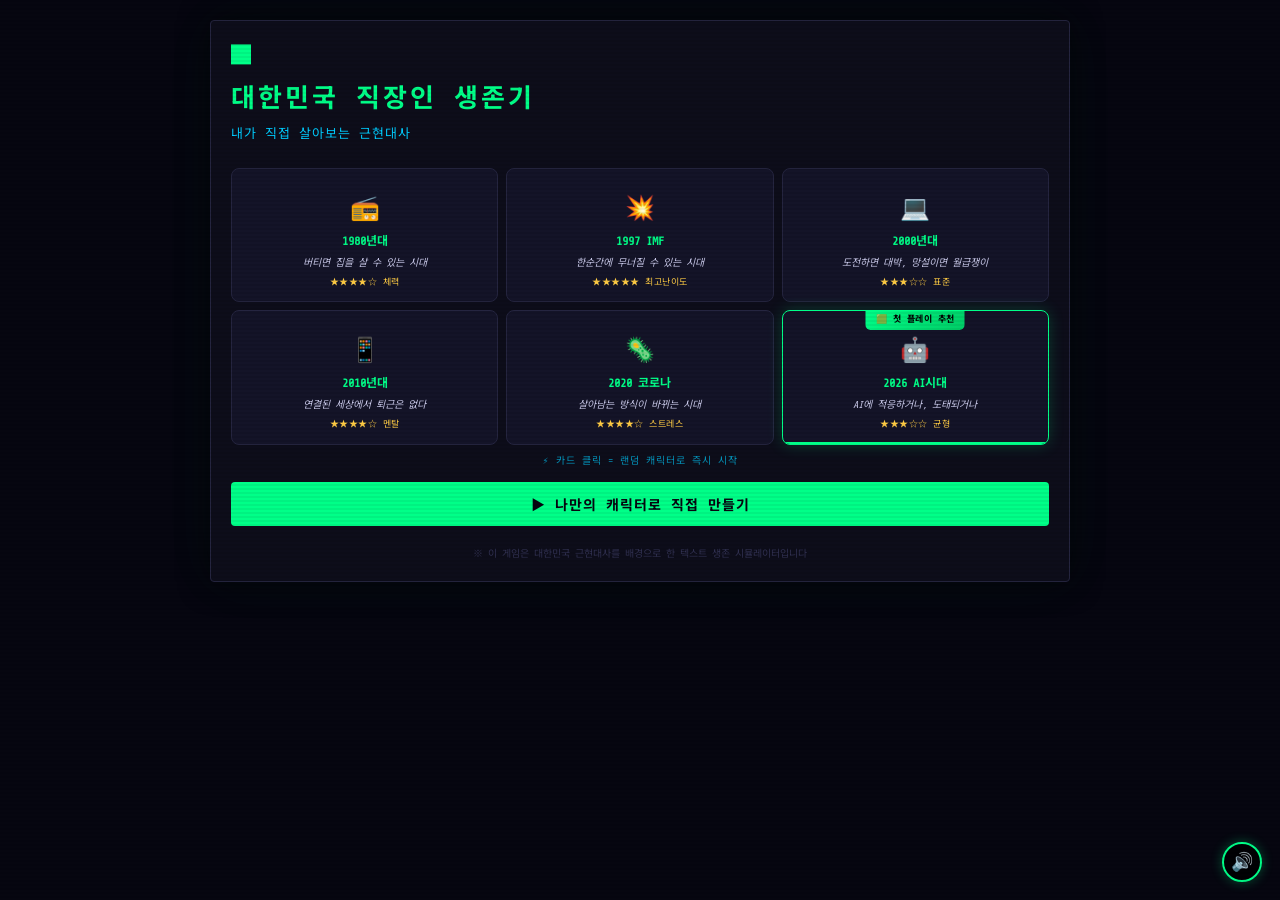
==== commit f6e904e6: "feat: 시대 고증 수정 + 타이틀 퀵스타트 + 시대별 BGM 추가" ====
--- a/index.html
+++ b/index.html
@@ -19,37 +19,37 @@
         <div class="title-sub-main">내가 직접 살아보는 근현대사</div>
 
         <div class="title-era-grid">
-          <div class="title-era-card" data-era="1980">
+          <div class="title-era-card" data-era="1980" onclick="quickStartEra('1980')">
             <div class="tec-icon">📻</div>
             <div class="tec-year">1980년대</div>
             <div class="tec-fate">버티면 집을 살 수 있는 시대</div>
             <div class="tec-diff">★★★★☆ 체력</div>
           </div>
-          <div class="title-era-card" data-era="1997">
+          <div class="title-era-card" data-era="1997" onclick="quickStartEra('1997')">
             <div class="tec-icon">💥</div>
             <div class="tec-year">1997 IMF</div>
             <div class="tec-fate">한순간에 무너질 수 있는 시대</div>
             <div class="tec-diff">★★★★★ 최고난이도</div>
           </div>
-          <div class="title-era-card" data-era="2000">
+          <div class="title-era-card" data-era="2000" onclick="quickStartEra('2000')">
             <div class="tec-icon">💻</div>
             <div class="tec-year">2000년대</div>
             <div class="tec-fate">도전하면 대박, 망설이면 월급쟁이</div>
             <div class="tec-diff">★★★☆☆ 표준</div>
           </div>
-          <div class="title-era-card" data-era="2010">
+          <div class="title-era-card" data-era="2010" onclick="quickStartEra('2010')">
             <div class="tec-icon">📱</div>
             <div class="tec-year">2010년대</div>
             <div class="tec-fate">연결된 세상에서 퇴근은 없다</div>
             <div class="tec-diff">★★★★☆ 멘탈</div>
           </div>
-          <div class="title-era-card" data-era="2020">
+          <div class="title-era-card" data-era="2020" onclick="quickStartEra('2020')">
             <div class="tec-icon">🦠</div>
             <div class="tec-year">2020 코로나</div>
             <div class="tec-fate">살아남는 방식이 바뀌는 시대</div>
             <div class="tec-diff">★★★★☆ 스트레스</div>
           </div>
-          <div class="title-era-card rec" data-era="2026">
+          <div class="title-era-card rec" data-era="2026" onclick="quickStartEra('2026')">
             <div class="tec-rec-badge">🟩 첫 플레이 추천</div>
             <div class="tec-icon">🤖</div>
             <div class="tec-year">2026 AI시대</div>
@@ -57,8 +57,9 @@
             <div class="tec-diff">★★★☆☆ 균형</div>
           </div>
         </div>
-
-        <button class="btn-main" onclick="if(typeof SFX!=='undefined')SFX.play('click'); goToProfile()">▶ 나만의 캐릭터로 시작하기</button>
+        <div class="title-quick-hint">⚡ 카드 클릭 = 랜덤 캐릭터로 즉시 시작</div>
+
+        <button class="btn-main" onclick="if(typeof SFX!=='undefined')SFX.play('click'); goToProfile()">▶ 나만의 캐릭터로 직접 만들기</button>
         <div class="title-footer">※ 이 게임은 대한민국 근현대사를 배경으로 한 텍스트 생존 시뮬레이터입니다</div>
       </div>
     </div>
--- a/css/style.css
+++ b/css/style.css
@@ -251,9 +251,23 @@
   border-radius: 8px;
   padding: 14px 10px 12px;
   text-align: center;
-  cursor: default;
+  cursor: pointer;
   transition: border-color .2s, transform .15s, box-shadow .2s;
   overflow: hidden;
+}
+.title-era-card:hover {
+  border-color: var(--primary);
+  transform: translateY(-3px) scale(1.03);
+  box-shadow: 0 6px 20px rgba(0,255,136,.18);
+}
+.title-quick-hint {
+  text-align: center;
+  font-size: 10px;
+  color: var(--accent);
+  letter-spacing: 1px;
+  margin: -12px 0 14px;
+  opacity: 0.7;
+  animation: blink 2s infinite;
 }
 .title-era-card::after {
   content: '';
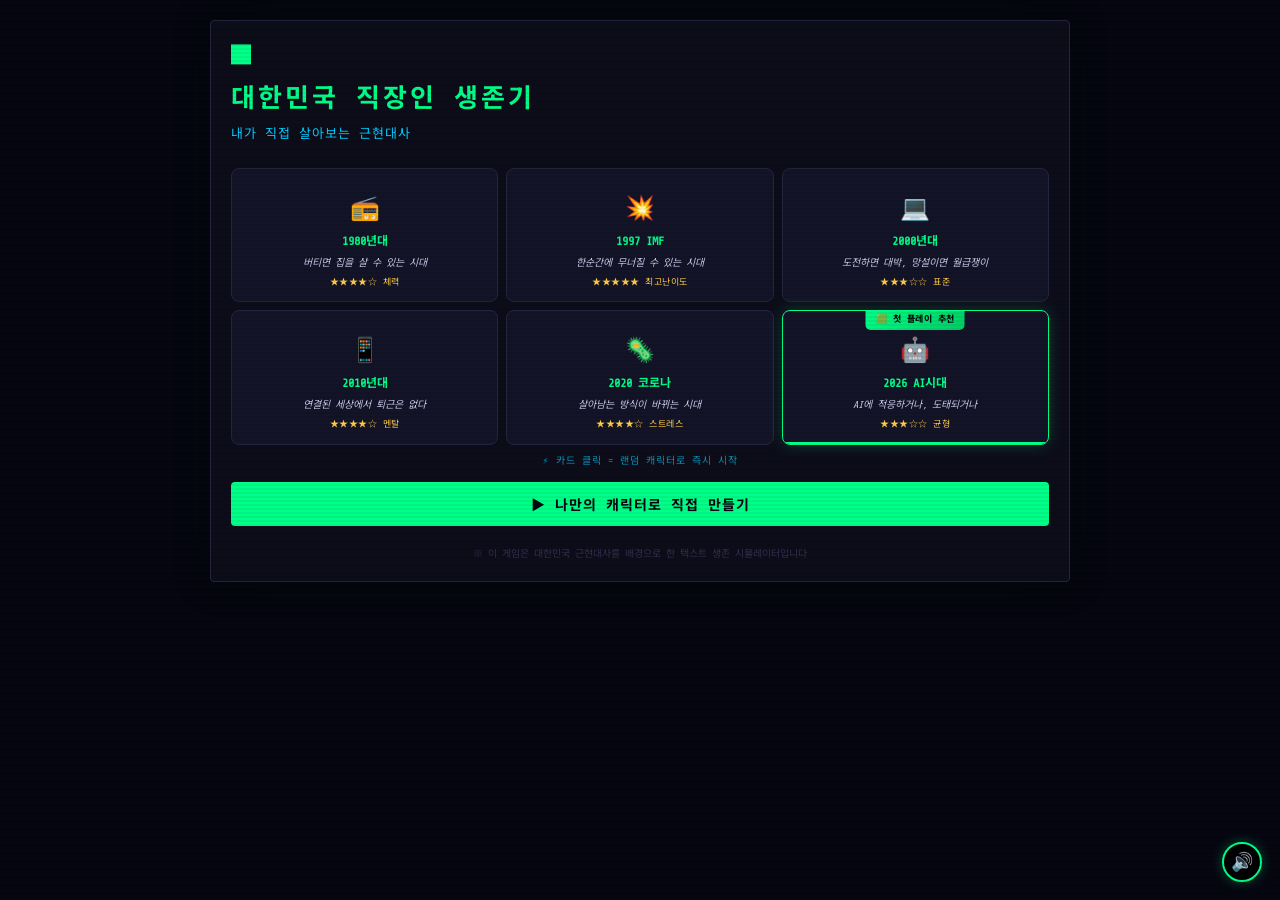
==== commit 77779d17: "feat: add philosophical reflection system and ASCII art aesthetic enhancements" ====
--- a/index.html
+++ b/index.html
@@ -233,6 +233,7 @@
   </div>
 
 </div>
+<script src="js/ascii.js"></script>
 <script src="js/sound.js"></script>
 <script src="js/eras.js"></script>
 <script src="js/events.js"></script>
--- a/css/style.css
+++ b/css/style.css
@@ -547,7 +547,7 @@
   margin-bottom: 8px;
   letter-spacing: .5px;
 }
-.prev-lifes { }
+.prev-lifes { display: block; }
 .prev-life {
   font-size: 12px;
   color: var(--accent);
@@ -561,7 +561,7 @@
 }
 
 /* 경제 정보 & 설명 */
-.prev-bottom {}
+.prev-bottom { display: block; }
 .prev-econ-row {
   display: flex;
   flex-wrap: wrap;
@@ -661,6 +661,18 @@
 .log-line.relation{ color: var(--family); }
 .log-line.divider { border-top: 1px dashed var(--border); margin: 6px 0; }
 .log-line.empty   { height: 6px; }
+.log-line.ascii {
+  white-space: pre;
+  font-family: 'Courier New', monospace;
+  line-height: 1.1;
+  font-size: clamp(8px, 1.5vw, 11px);
+  color: var(--primary);
+  margin: 10px 0;
+  opacity: 0.85;
+  overflow-x: auto;
+  scrollbar-width: none;
+}
+.log-line.ascii::-webkit-scrollbar { display: none; }
 
 /* ── 메인 게임 화면 ───────────────────── */
 #screen-game {
@@ -696,13 +708,14 @@
   flex: 1;
   overflow-y: auto;
   min-height: 0;
+  padding-bottom: 8px;
 }
 
 #game-choices {
   flex-shrink: 0;
   border-top: 1px solid var(--border);
-  padding-top: 10px;
-  max-height: 42vh;
+  padding-top: 8px;
+  max-height: 32vh;
   overflow-y: auto;
 }
 
@@ -1096,6 +1109,7 @@
   outline: none;
   transition: border-color .2s, box-shadow .2s;
   -moz-appearance: textfield;
+  appearance: textfield;
 }
 .age-input::-webkit-inner-spin-button,
 .age-input::-webkit-outer-spin-button { -webkit-appearance: none; }
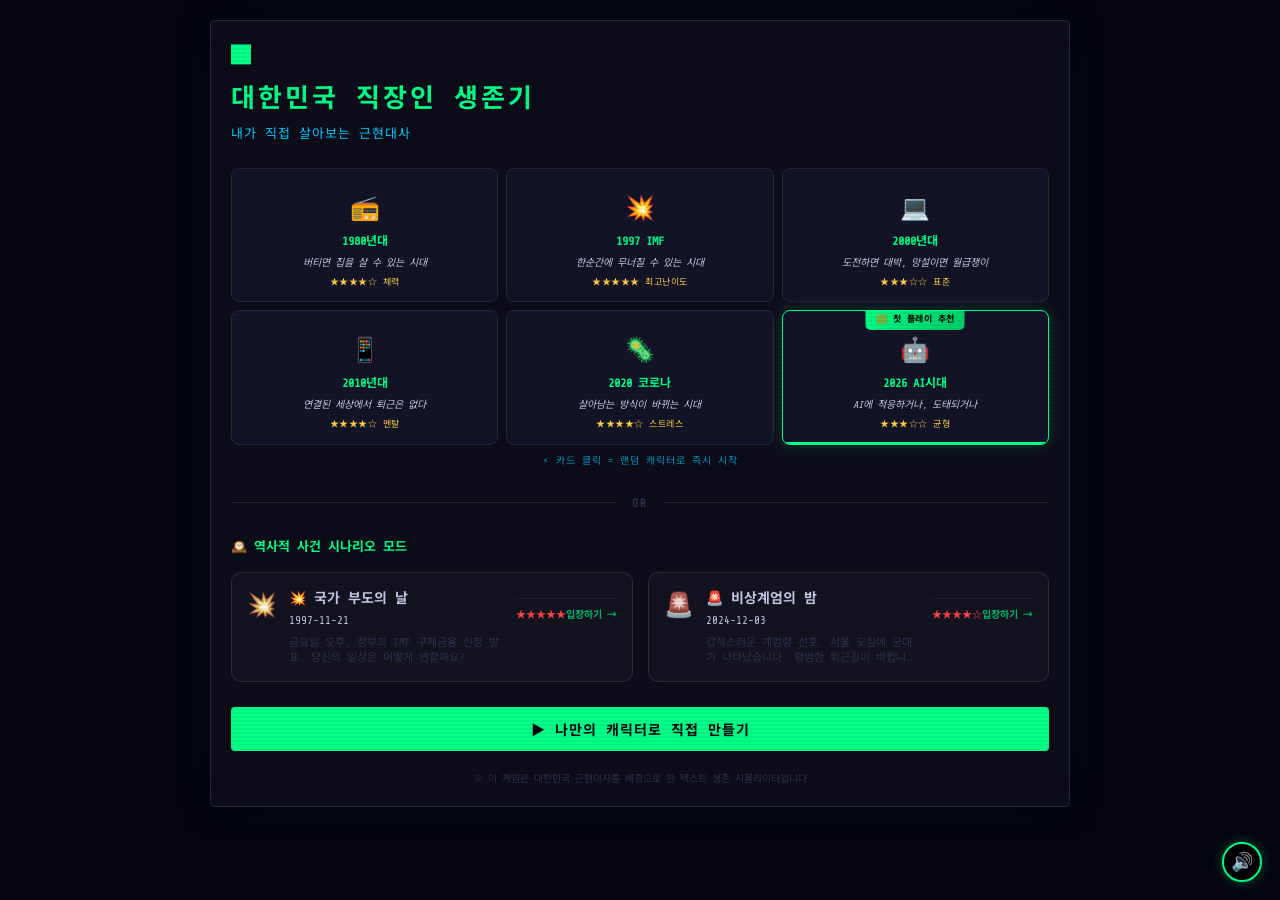
==== commit edc201bb: "Implement Historical Scenario CMS and refactor era vocabulary" ====
--- a/index.html
+++ b/index.html
@@ -6,6 +6,41 @@
   <title>대한민국 직장인 생존기</title>
   <link href="https://fonts.googleapis.com/css2?family=Share+Tech+Mono&family=Noto+Sans+KR:wght@300;400;700&display=swap" rel="stylesheet"/>
   <link rel="stylesheet" href="css/style.css"/>
+  <style>
+    /* 시나리오 모드 전용 스타일 */
+    .sec-divider { position: relative; margin: 25px 0; text-align: center; }
+    .sec-divider::before { content: ''; position: absolute; top: 50%; left: 0; width: 100%; height: 1px; background: rgba(255,255,255,.1); z-index: 1; }
+    .sec-divider span { position: relative; z-index: 2; background: var(--surface); padding: 0 15px; color: var(--dim); font-size: 11px; font-weight: 700; letter-spacing: 2px; }
+
+    .scenario-section { margin-bottom: 25px; text-align: left; }
+    .scenario-header { font-size: 13px; font-weight: 700; color: var(--primary); margin-bottom: 15px; display: flex; align-items: center; gap: 8px; }
+    
+    .scenario-grid { display: grid; grid-template-columns: 1fr 1fr; gap: 15px; }
+    .scenario-card { 
+      background: rgba(255,255,255,.03); border: 1px solid rgba(255,255,255,.1); border-radius: 10px; 
+      padding: 15px; cursor: pointer; transition: .2s; display: flex; align-items: flex-start; gap: 12px;
+      position: relative; overflow: hidden;
+    }
+    .scenario-card:hover { background: rgba(0,255,136,.05); border-color: var(--primary); transform: translateY(-2px); box-shadow: 0 4px 20px rgba(0,255,136,.1); }
+    .scenario-card .sc-icon { font-size: 24px; filter: grayscale(0.5); transition: .2s; }
+    .scenario-card:hover .sc-icon { filter: grayscale(0); transform: scale(1.1); }
+    
+    .sc-content { flex: 1; min-width: 0; }
+    .sc-title { font-size: 14px; font-weight: 700; color: var(--text); margin-bottom: 4px; overflow: hidden; text-overflow: ellipsis; white-space: nowrap; }
+    .sc-date { font-family: 'Share Tech Mono', monospace; font-size: 11px; color: var(--secondary); margin-bottom: 6px; }
+    .sc-desc { font-size: 11px; color: var(--dim); line-height: 1.4; display: -webkit-box; -webkit-line-clamp: 2; -webkit-box-orient: vertical; overflow: hidden; }
+    
+    .sc-footer { display: flex; justify-content: space-between; align-items: center; margin-top: 10px; border-top: 1px solid rgba(255,255,255,.05); padding-top: 8px; }
+    .sc-diff { font-size: 10px; color: var(--bad); }
+    .sc-btn { font-size: 10px; font-weight: 700; color: var(--primary); opacity: 0.7; }
+    .scenario-card:hover .sc-btn { opacity: 1; }
+
+    .scenario-loading { grid-column: span 2; text-align: center; padding: 20px; font-size: 12px; color: var(--dim); font-style: italic; }
+    
+    @media (max-width: 600px) {
+      .scenario-grid { grid-template-columns: 1fr; }
+    }
+  </style>
 </head>
 <body class="era-2026">
 <div id="app">
@@ -58,6 +93,17 @@
           </div>
         </div>
         <div class="title-quick-hint">⚡ 카드 클릭 = 랜덤 캐릭터로 즉시 시작</div>
+
+        <div class="sec-divider"><span>OR</span></div>
+
+        <!-- 역사적 시나리오 모드 (신규) -->
+        <div class="scenario-section">
+          <div class="scenario-header">🕰️ 역사적 사건 시나리오 모드</div>
+          <div id="scenario-grid" class="scenario-grid">
+            <!-- JS에서 동적으로 생성됨 -->
+            <div class="scenario-loading">시나리오 데이터를 불러오는 중...</div>
+          </div>
+        </div>
 
         <button class="btn-main" onclick="if(typeof SFX!=='undefined')SFX.play('click'); goToProfile()">▶ 나만의 캐릭터로 직접 만들기</button>
         <div class="title-footer">※ 이 게임은 대한민국 근현대사를 배경으로 한 텍스트 생존 시뮬레이터입니다</div>
--- a/css/style.css
+++ b/css/style.css
@@ -661,6 +661,43 @@
 .log-line.relation{ color: var(--family); }
 .log-line.divider { border-top: 1px dashed var(--border); margin: 6px 0; }
 .log-line.empty   { height: 6px; }
+
+/* 성찰 및 시스템 알림 */
+.log-line.phil-thought { 
+  color: #88ccff; 
+  font-style: italic; 
+  border-left: 2px solid var(--primary); 
+  padding-left: 8px; 
+  margin: 4px 0; 
+  animation: fadeIn 0.5s ease;
+}
+.log-line.system-msg {
+  color: var(--bg);
+  background: var(--primary);
+  display: inline-block;
+  padding: 1px 6px;
+  font-weight: 700;
+  border-radius: 2px;
+  margin: 4px 0;
+}
+.log-line.news {
+  background: rgba(255, 50, 50, 0.1);
+  border-left: 4px solid #ff4444;
+  color: #ff9999;
+  padding: 8px 12px;
+  margin: 10px 0;
+  font-weight: 700;
+  animation: slideIn 0.4s ease-out;
+}
+.log-line.news::before {
+  content: ' [ 📻 BREAKING NEWS ] ';
+  display: block;
+  font-size: 10px;
+  margin-bottom: 4px;
+  opacity: 0.8;
+}
+@keyframes slideIn { from { transform: translateX(20px); opacity: 0; } to { transform: translateX(0); opacity: 1; } }
+@keyframes fadeIn { from { opacity: 0; transform: translateX(-5px); } to { opacity: 1; transform: translateX(0); } }
 .log-line.ascii {
   white-space: pre;
   font-family: 'Courier New', monospace;
@@ -700,23 +737,27 @@
   border-radius: 0;
   padding: 16px;
   height: 100%;
+  max-height: 100%;
   overflow: hidden;
   max-width: none;
+  box-sizing: border-box;
 }
 
 #game-log {
   flex: 1;
   overflow-y: auto;
-  min-height: 0;
-  padding-bottom: 8px;
+  min-height: 25%; /* 최소 25% 보장 */
+  padding-bottom: 60px; /* 선택지에 가려지지 않게 충분한 여백 제공 */
+  scroll-behavior: smooth;
 }
 
 #game-choices {
   flex-shrink: 0;
   border-top: 1px solid var(--border);
   padding-top: 8px;
-  max-height: 32vh;
+  max-height: 38vh; /* 선택지가 너무 많아도 38%까지만 차지하도록 */
   overflow-y: auto;
+  background: var(--bg); /* 배경색을 확실히 하여 겹칠 시 투명도 방지 */
 }
 
 .game-topbar {
